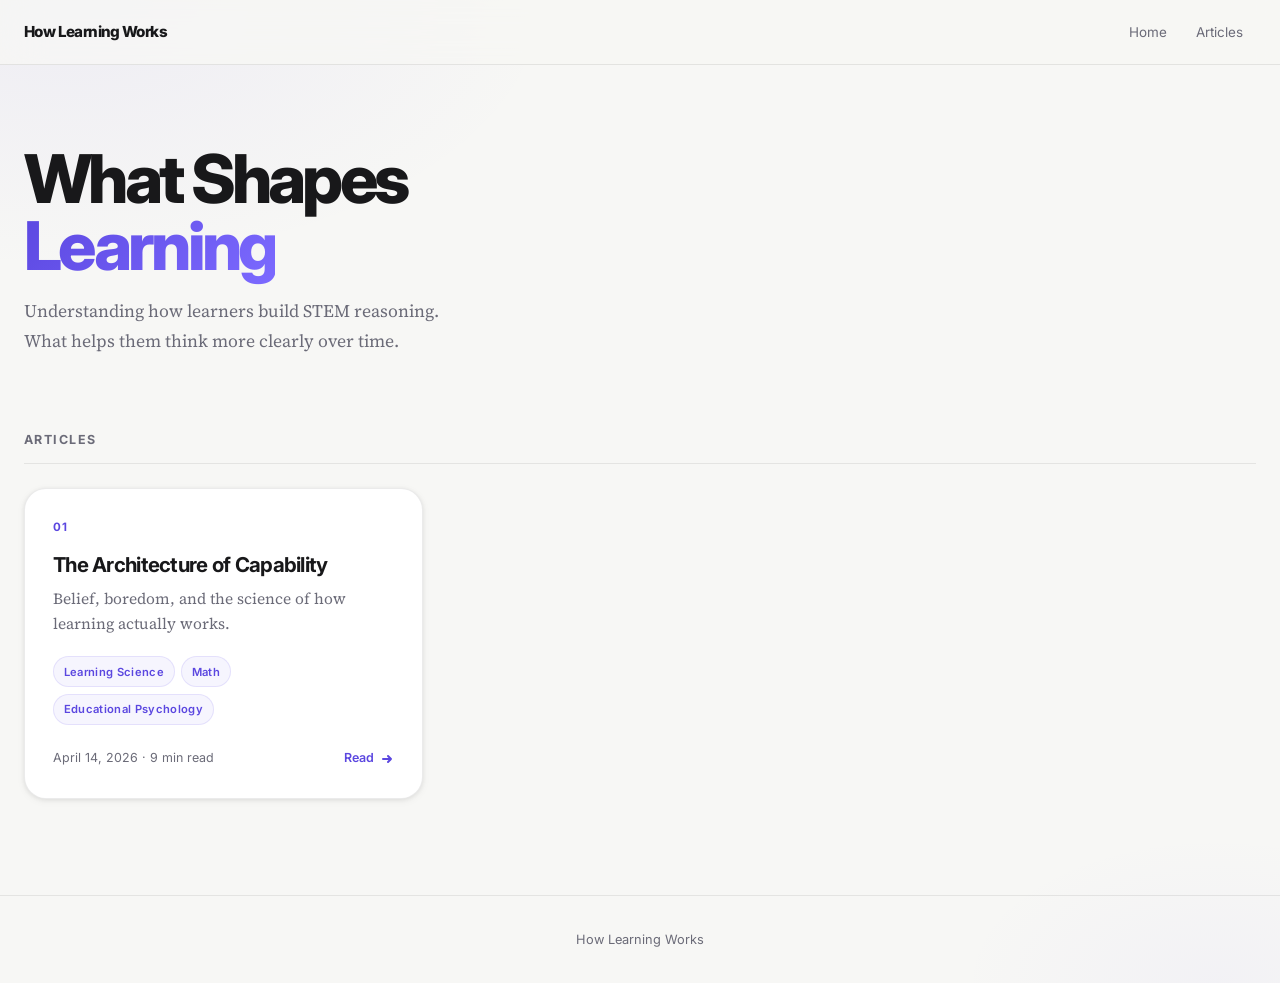
==== index.html @ a08d4862 "typos" ====
<!DOCTYPE html>
<html lang="en">

<head>
  <meta charset="UTF-8" />
  <meta name="viewport" content="width=device-width, initial-scale=1.0" />
  <title>How Learning Works</title>
  <meta name="description" <link rel="preconnect" href="https://fonts.googleapis.com" />
  <link rel="preconnect" href="https://fonts.gstatic.com" crossorigin />
  <link
    href="https://fonts.googleapis.com/css2?family=Inter:wght@400;500;600;700;800&family=Source+Serif+4:ital,wght@0,400;0,500;0,600;1,400;1,500&display=swap"
    rel="stylesheet" />
  <link rel="stylesheet" href="styles.css" />
</head>

<body>
  <div id="progress-bar"></div>

  <header class="site-header">
    <div class="site-header__inner">
      <a class="brand" href="index.html">How Learning Works</a>
      <nav class="top-nav" id="top-nav">
        <a href="index.html">Home</a>
        <a href="#articles">Articles</a>
      </nav>
    </div>
  </header>

  <main class="page-shell">
    <section class="index-hero reveal">
      <h1>What Shapes<br><em>Learning</em></h1>
      <p>
        Understanding how learners build STEM reasoning.
      </p>
      <p>
        What helps them think more clearly over time.
      </p>
    </section>

    <section class="articles-section" id="articles">
      <p class="articles-label">Articles</p>
      <div class="articles-grid reveal-stagger" id="articles-grid">
        <!-- Injected by main.js from manifest.json -->
        <div class="loading-state">
          <div class="spinner"></div>
          <span>Loading articles…</span>
        </div>
      </div>
    </section>
  </main>

  <footer class="site-footer">
    <span>How Learning Works</span>
  </footer>

  <script src="main.js"></script>
</body>

</html>
---- styles.css ----
/* ─────────────────────────────────────────────────────────────
   DESIGN TOKENS — Light Mode
───────────────────────────────────────────────────────────── */
:root {
  --bg:             #f7f7f5;
  --bg-raised:      #ffffff;
  --bg-card:        #ffffff;
  --bg-card-hover:  #fafaf9;

  --text:           #18181a;
  --text-muted:     #6b6b78;
  --text-subtle:    #8e8e9a;

  --accent:         #5b47e0;       /* indigo-violet */
  --accent-b:       #7c6aff;       /* lighter violet */
  --accent-glow:    rgba(91, 71, 224, 0.18);
  --accent-soft:    rgba(91, 71, 224, 0.09);
  --accent-softer:  rgba(91, 71, 224, 0.05);

  --key-color:      #c47b00;       /* warm amber */
  --key-soft:       rgba(196, 123, 0, 0.07);
  --key-border:     rgba(196, 123, 0, 0.20);

  --quote-color:    #5b47e0;
  --quote-soft:     rgba(91, 71, 224, 0.06);
  --quote-border:   rgba(91, 71, 224, 0.16);

  --border:         rgba(0,0,0,0.08);
  --border-strong:  rgba(0,0,0,0.14);
  --surface:        rgba(0,0,0,0.04);
  --surface-strong: rgba(0,0,0,0.06);

  --shadow-sm:   0 1px 4px  rgba(0,0,0,0.07), 0 2px 8px rgba(0,0,0,0.05);
  --shadow-md:   0 4px 16px rgba(0,0,0,0.08), 0 8px 24px rgba(0,0,0,0.06);
  --shadow-lg:   0 12px 40px rgba(0,0,0,0.10), 0 2px 8px rgba(0,0,0,0.06);

  --radius-sm:  10px;
  --radius-md:  16px;
  --radius-lg:  22px;
  --radius-xl:  30px;

  --font-sans:  "Inter", system-ui, sans-serif;
  --font-serif: "Source Serif 4", Georgia, serif;

  --content-w: 720px;
  --side-w:    300px;

  --ease-out:    cubic-bezier(0.22, 1, 0.36, 1);
  --ease-spring: cubic-bezier(0.34, 1.56, 0.64, 1);
}

/* ─────────────────────────────────────────────────────────────
   RESET + BASE
───────────────────────────────────────────────────────────── */
*, *::before, *::after { box-sizing: border-box; margin: 0; padding: 0; }

html { scroll-behavior: smooth; }

body {
  background: var(--bg);
  color: var(--text);
  font-family: var(--font-serif);
  line-height: 1.8;
  -webkit-font-smoothing: antialiased;
  text-rendering: optimizeLegibility;
  min-height: 100vh;
  background-image:
    radial-gradient(ellipse 70% 50% at 5% 0%, rgba(91,71,224,0.06) 0%, transparent 55%),
    radial-gradient(ellipse 40% 30% at 95% 100%, rgba(124,106,255,0.04) 0%, transparent 50%);
}

::selection { background: rgba(91,71,224,0.15); color: var(--text); }

a { color: inherit; text-decoration: none; }

/* ─────────────────────────────────────────────────────────────
   READING PROGRESS BAR
───────────────────────────────────────────────────────────── */
#progress-bar {
  position: fixed;
  top: 0; left: 0;
  height: 2px;
  width: 0%;
  background: linear-gradient(90deg, var(--accent), var(--accent-b), #a855f7);
  z-index: 9999;
  transition: width 80ms linear;
  box-shadow: 0 0 10px var(--accent-glow);
}

/* ─────────────────────────────────────────────────────────────
   SITE HEADER
───────────────────────────────────────────────────────────── */
.site-header {
  position: sticky;
  top: 0;
  z-index: 900;
  backdrop-filter: blur(20px) saturate(1.8);
  -webkit-backdrop-filter: blur(20px) saturate(1.8);
  background: rgba(247,247,245,0.82);
  border-bottom: 1px solid var(--border);
}

.site-header__inner {
  max-width: 1280px;
  margin: 0 auto;
  padding: 0.85rem 1.5rem;
  display: flex;
  align-items: center;
  justify-content: space-between;
}

.brand {
  font-family: var(--font-sans);
  font-weight: 800;
  font-size: 0.95rem;
  letter-spacing: -0.04em;
  color: var(--text);
  transition: color 200ms;
}

.brand:hover { color: var(--accent); }

.top-nav {
  display: flex;
  align-items: center;
  gap: 0.2rem;
}

.top-nav a {
  font-family: var(--font-sans);
  font-size: 0.84rem;
  color: var(--text-muted);
  padding: 0.4rem 0.8rem;
  border-radius: 999px;
  transition: color 200ms, background 200ms;
}

.top-nav a:hover {
  color: var(--text);
  background: var(--surface);
}

/* ─────────────────────────────────────────────────────────────
   PAGE SHELL
───────────────────────────────────────────────────────────── */
.page-shell {
  max-width: 1280px;
  margin: 0 auto;
  padding: 0 1.5rem 6rem;
}

/* ─────────────────────────────────────────────────────────────
   INDEX HERO
───────────────────────────────────────────────────────────── */
.index-hero {
  padding: 5rem 0 3.5rem;
  max-width: 640px;
}

.eyebrow {
  display: inline-flex;
  align-items: center;
  gap: 0.45rem;
  font-family: var(--font-sans);
  font-size: 0.72rem;
  font-weight: 700;
  letter-spacing: 0.14em;
  text-transform: uppercase;
  color: var(--accent);
  margin-bottom: 1.1rem;
}

.eyebrow::before {
  content: "";
  display: block;
  width: 18px;
  height: 2px;
  background: var(--accent);
  border-radius: 2px;
}

.index-hero h1 {
  font-family: var(--font-sans);
  font-size: clamp(2.6rem, 6vw, 4.2rem);
  font-weight: 800;
  line-height: 1;
  letter-spacing: -0.055em;
  color: var(--text);
  margin-bottom: 1.1rem;
}

.index-hero h1 em {
  font-style: normal;
  background: linear-gradient(135deg, var(--accent), var(--accent-b));
  -webkit-background-clip: text;
  background-clip: text;
  -webkit-text-fill-color: transparent;
}

.index-hero p {
  font-size: 1.1rem;
  color: var(--text-muted);
  max-width: 500px;
  line-height: 1.7;
}

/* ─────────────────────────────────────────────────────────────
   ARTICLE CARD GRID
───────────────────────────────────────────────────────────── */
.articles-section { margin-top: 1rem; }

.articles-label {
  font-family: var(--font-sans);
  font-size: 0.78rem;
  font-weight: 700;
  letter-spacing: 0.12em;
  text-transform: uppercase;
  color: var(--text-muted);
  margin-bottom: 1.5rem;
  padding-bottom: 0.75rem;
  border-bottom: 1px solid var(--border);
}

.articles-grid {
  display: grid;
  grid-template-columns: repeat(auto-fill, minmax(320px, 1fr));
  gap: 1.1rem;
}

.article-card {
  background: var(--bg-card);
  border: 1px solid var(--border);
  border-radius: var(--radius-lg);
  padding: 1.75rem;
  cursor: pointer;
  transition: background 250ms var(--ease-out),
              border-color 250ms var(--ease-out),
              transform 300ms var(--ease-spring),
              box-shadow 300ms var(--ease-out);
  text-decoration: none;
  display: block;
  position: relative;
  overflow: hidden;
  box-shadow: var(--shadow-sm);
}

.article-card::before {
  content: "";
  position: absolute;
  inset: 0;
  background: radial-gradient(circle at var(--mx,50%) var(--my,50%), var(--accent-soft), transparent 65%);
  opacity: 0;
  transition: opacity 400ms ease;
  pointer-events: none;
}

.article-card:hover {
  background: var(--bg-card-hover);
  border-color: var(--border-strong);
  transform: translateY(-4px);
  box-shadow: var(--shadow-lg);
}

.article-card:hover::before { opacity: 1; }

.card-num {
  font-family: var(--font-sans);
  font-size: 0.72rem;
  font-weight: 700;
  letter-spacing: 0.1em;
  text-transform: uppercase;
  color: var(--accent);
  margin-bottom: 0.9rem;
}

.card-title {
  font-family: var(--font-sans);
  font-size: 1.28rem;
  font-weight: 700;
  letter-spacing: -0.035em;
  line-height: 1.2;
  color: var(--text);
  margin-bottom: 0.6rem;
}

.card-subtitle {
  font-size: 0.97rem;
  color: var(--text-muted);
  line-height: 1.6;
  margin-bottom: 1.25rem;
}

.card-tags {
  display: flex;
  flex-wrap: wrap;
  gap: 0.4rem;
  margin-bottom: 1.4rem;
}

.card-tag {
  font-family: var(--font-sans);
  font-size: 0.7rem;
  font-weight: 600;
  letter-spacing: 0.03em;
  padding: 0.28rem 0.6rem;
  border-radius: 999px;
  background: var(--accent-softer);
  border: 1px solid rgba(91,71,224,0.12);
  color: var(--accent);
}

.card-footer {
  display: flex;
  align-items: center;
  justify-content: space-between;
  font-family: var(--font-sans);
  font-size: 0.78rem;
  color: var(--text-muted);
}

.card-read-link {
  display: inline-flex;
  align-items: center;
  gap: 0.35rem;
  color: var(--accent);
  font-weight: 600;
  transition: gap 200ms var(--ease-spring);
}

.article-card:hover .card-read-link { gap: 0.55rem; }

.card-read-link svg { transition: transform 200ms var(--ease-spring); }
.article-card:hover .card-read-link svg { transform: translateX(3px); }

/* ─────────────────────────────────────────────────────────────
   POST HERO
───────────────────────────────────────────────────────────── */
.post-hero {
  padding: 4rem 0 2.5rem;
  max-width: 800px;
}

.post-hero .eyebrow { margin-bottom: 1.4rem; }

.post-hero h1 {
  font-family: var(--font-sans);
  font-size: clamp(2rem, 5.5vw, 3.6rem);
  font-weight: 800;
  line-height: 1.05;
  letter-spacing: -0.05em;
  margin-bottom: 1rem;
}

.post-subtitle {
  font-size: 1.15rem;
  color: var(--text-muted);
  max-width: 560px;
  line-height: 1.68;
  margin-bottom: 1.8rem;
}

.post-meta {
  display: flex;
  flex-wrap: wrap;
  align-items: center;
  gap: 1rem;
  font-family: var(--font-sans);
  font-size: 0.82rem;
  color: var(--text-muted);
}

.post-meta-sep { opacity: 0.35; }

.tag-pill {
  font-family: var(--font-sans);
  font-size: 0.7rem;
  font-weight: 600;
  padding: 0.28rem 0.65rem;
  border-radius: 999px;
  background: var(--accent-softer);
  border: 1px solid rgba(91,71,224,0.12);
  color: var(--accent);
}

/* ─────────────────────────────────────────────────────────────
   POST LAYOUT
───────────────────────────────────────────────────────────── */
.post-layout {
  display: grid;
  grid-template-columns: minmax(0, var(--content-w)) minmax(240px, var(--side-w));
  gap: 2.5rem;
  align-items: start;
}

/* ─────────────────────────────────────────────────────────────
   SIDEBAR
───────────────────────────────────────────────────────────── */
.sidebar {
  position: sticky;
  top: 76px;
  display: grid;
  gap: 1rem;
}

.sidebar-panel {
  background: var(--bg-card);
  border: 1px solid var(--border);
  border-radius: var(--radius-lg);
  padding: 1.2rem;
  box-shadow: var(--shadow-sm);
  overflow: hidden;
}

.panel-label {
  font-family: var(--font-sans);
  font-size: 0.7rem;
  font-weight: 700;
  letter-spacing: 0.12em;
  text-transform: uppercase;
  color: var(--text-muted);
  margin-bottom: 0.85rem;
}

/* TOC */
.toc { display: grid; gap: 0.08rem; }

.toc a {
  font-family: var(--font-sans);
  font-size: 0.82rem;
  color: var(--text-muted);
  padding: 0.45rem 0.7rem;
  border-radius: var(--radius-sm);
  line-height: 1.4;
  transition: color 180ms, background 180ms;
  display: block;
}

.toc a:hover { color: var(--text); background: var(--surface); }

.toc a.active {
  color: var(--accent);
  background: var(--accent-softer);
  font-weight: 600;
}

/* ─────────────────────────────────────────────────────────────
   HIGHLIGHTS PANEL
───────────────────────────────────────────────────────────── */
.highlights-list { display: grid; gap: 0.65rem; }

.hl-card {
  position: relative;
  padding: 0.8rem 0.85rem 0.8rem 1.1rem;
  border-radius: var(--radius-md);
  overflow: hidden;
  cursor: default;
  transition: transform 250ms var(--ease-spring), box-shadow 250ms var(--ease-out);
}

.hl-card--key {
  background: var(--key-soft);
  border: 1px solid var(--key-border);
}

.hl-card--quote {
  background: var(--quote-soft);
  border: 1px solid var(--quote-border);
}

.hl-card::before {
  content: "";
  position: absolute;
  inset: 0 auto 0 0;
  width: 3px;
  border-radius: 2px;
}

.hl-card--key::before   { background: var(--key-color); }
.hl-card--quote::before { background: linear-gradient(180deg, var(--accent), var(--accent-b)); }

.hl-card:hover { transform: translateY(-2px); box-shadow: var(--shadow-sm); }

.hl-icon {
  font-size: 0.72rem;
  font-family: var(--font-sans);
  font-weight: 700;
  letter-spacing: 0.05em;
  text-transform: uppercase;
  display: block;
  margin-bottom: 0.3rem;
  opacity: 0.6;
}

.hl-card--key   .hl-icon { color: var(--key-color); }
.hl-card--quote .hl-icon { color: var(--accent); }

.hl-text {
  font-size: 0.83rem;
  line-height: 1.55;
  color: var(--text);
}

/* ─────────────────────────────────────────────────────────────
   ARTICLE BODY
───────────────────────────────────────────────────────────── */
.article-body {
  background: var(--bg-card);
  border: 1px solid var(--border);
  border-radius: var(--radius-xl);
  padding: clamp(1.5rem, 3vw, 2.75rem);
  min-width: 0;
  box-shadow: var(--shadow-sm);
}

.article-body h2 {
  font-family: var(--font-sans);
  font-size: clamp(1.4rem, 3.5vw, 2rem);
  font-weight: 700;
  letter-spacing: -0.04em;
  line-height: 1.18;
  color: var(--text);
  margin: 2.75rem 0 0.9rem;
  padding-top: 2rem;
  border-top: 1px solid var(--border);
}

.article-body h2:first-child { margin-top: 0; padding-top: 0; border-top: none; }

.article-body h3 {
  font-family: var(--font-sans);
  font-size: 1.05rem;
  font-weight: 700;
  letter-spacing: -0.025em;
  color: var(--text);
  margin: 2rem 0 0.6rem;
}

.article-body h4 {
  font-family: var(--font-sans);
  font-size: 0.93rem;
  font-weight: 700;
  letter-spacing: -0.01em;
  color: var(--text-muted);
  margin: 1.5rem 0 0.5rem;
}

.article-body p {
  font-size: 1.08rem;
  line-height: 1.84;
  color: #25252b;
  margin-bottom: 1.2rem;
}

.article-body strong { font-weight: 700; color: var(--text); }
.article-body em     { font-style: italic; color: var(--text); }

.article-body ul,
.article-body ol {
  padding-left: 1.4rem;
  margin-bottom: 1.25rem;
  display: grid;
  gap: 0.4rem;
}

.article-body li { font-size: 1.06rem; line-height: 1.75; }

.article-body hr {
  border: none;
  border-top: 1px solid var(--border);
  margin: 2.5rem 0;
}

/* ─────────────────────────────────────────────────────────────
   CALLOUTS
───────────────────────────────────────────────────────────── */
.callout-key {
  position: relative;
  margin: 1.75rem 0;
  padding: 1rem 1.1rem 1rem 1.4rem;
  background: var(--key-soft);
  border: 1px solid var(--key-border);
  border-radius: var(--radius-md);
  overflow: hidden;
  font-size: 1.06rem;
  font-weight: 600;
  line-height: 1.65;
  color: var(--text);
}

.callout-key::before {
  content: "";
  position: absolute;
  inset: 0 auto 0 0;
  width: 4px;
  background: var(--key-color);
  border-radius: 2px;
}

.callout-quote {
  position: relative;
  margin: 1.75rem 0;
  padding: 1.1rem 1.15rem 1.1rem 1.5rem;
  background: var(--quote-soft);
  border: 1px solid var(--quote-border);
  border-radius: var(--radius-md);
  overflow: hidden;
  font-size: 1.1rem;
  font-style: italic;
  line-height: 1.72;
  color: var(--text);
}

.callout-quote::before {
  content: "";
  position: absolute;
  inset: 0 auto 0 0;
  width: 4px;
  background: linear-gradient(180deg, var(--accent), var(--accent-b));
  border-radius: 2px;
}

.callout-icon {
  display: inline-block;
  margin-right: 0.35rem;
  font-style: normal;
  font-size: 0.88em;
  opacity: 0.55;
}

/* ─────────────────────────────────────────────────────────────
   REVEAL ANIMATIONS
───────────────────────────────────────────────────────────── */
.reveal {
  opacity: 0;
  transform: translateY(20px);
  transition: opacity 650ms var(--ease-out), transform 650ms var(--ease-out);
}

.reveal.visible {
  opacity: 1;
  transform: translateY(0);
}

.reveal-stagger > * {
  opacity: 0;
  transform: translateY(14px);
  transition: opacity 550ms var(--ease-out), transform 550ms var(--ease-out);
}

.reveal-stagger.visible > *:nth-child(1) { opacity:1; transform:translateY(0); transition-delay:0ms; }
.reveal-stagger.visible > *:nth-child(2) { opacity:1; transform:translateY(0); transition-delay:80ms; }
.reveal-stagger.visible > *:nth-child(3) { opacity:1; transform:translateY(0); transition-delay:160ms; }
.reveal-stagger.visible > *:nth-child(4) { opacity:1; transform:translateY(0); transition-delay:240ms; }
.reveal-stagger.visible > *:nth-child(5) { opacity:1; transform:translateY(0); transition-delay:320ms; }

/* ─────────────────────────────────────────────────────────────
   BACK LINK
───────────────────────────────────────────────────────────── */
.back-link {
  display: inline-flex;
  align-items: center;
  gap: 0.4rem;
  font-family: var(--font-sans);
  font-size: 0.82rem;
  font-weight: 600;
  color: var(--text-muted);
  margin-top: 1.5rem;
  padding: 0.45rem 0.75rem;
  border-radius: 999px;
  transition: color 200ms, background 200ms;
}

.back-link:hover { color: var(--text); background: var(--surface); }

/* ─────────────────────────────────────────────────────────────
   FOOTER
───────────────────────────────────────────────────────────── */
.site-footer {
  border-top: 1px solid var(--border);
  padding: 2rem 1.5rem;
  text-align: center;
  font-family: var(--font-sans);
  font-size: 0.8rem;
  color: var(--text-muted);
}

/* ─────────────────────────────────────────────────────────────
   LOADING SPINNER
───────────────────────────────────────────────────────────── */
.loading-state {
  display: flex;
  flex-direction: column;
  align-items: center;
  justify-content: center;
  gap: 1rem;
  padding: 4rem;
  color: var(--text-muted);
  font-family: var(--font-sans);
  font-size: 0.9rem;
}

.spinner {
  width: 26px;
  height: 26px;
  border: 2px solid var(--border-strong);
  border-top-color: var(--accent);
  border-radius: 50%;
  animation: spin 700ms linear infinite;
}

@keyframes spin { to { transform: rotate(360deg); } }

/* ─────────────────────────────────────────────────────────────
   RESPONSIVE
───────────────────────────────────────────────────────────── */
@media (max-width: 1100px) {
  .post-layout { grid-template-columns: 1fr; }
  .sidebar {
    position: static;
    grid-template-columns: 1fr 1fr;
  }
}

@media (max-width: 720px) {
  .page-shell        { padding-inline: 1rem; }
  .site-header__inner { padding-inline: 1rem; }
  .top-nav           { display: none; }
  .index-hero        { padding-top: 3rem; }
  .post-hero         { padding-top: 2.5rem; }
  .articles-grid     { grid-template-columns: 1fr; }
  .article-body p    { font-size: 1.03rem; }
  .sidebar           { grid-template-columns: 1fr; }
}

@media (max-width: 480px) {
  .article-body { border-radius: var(--radius-lg); padding: 1.25rem; }
}
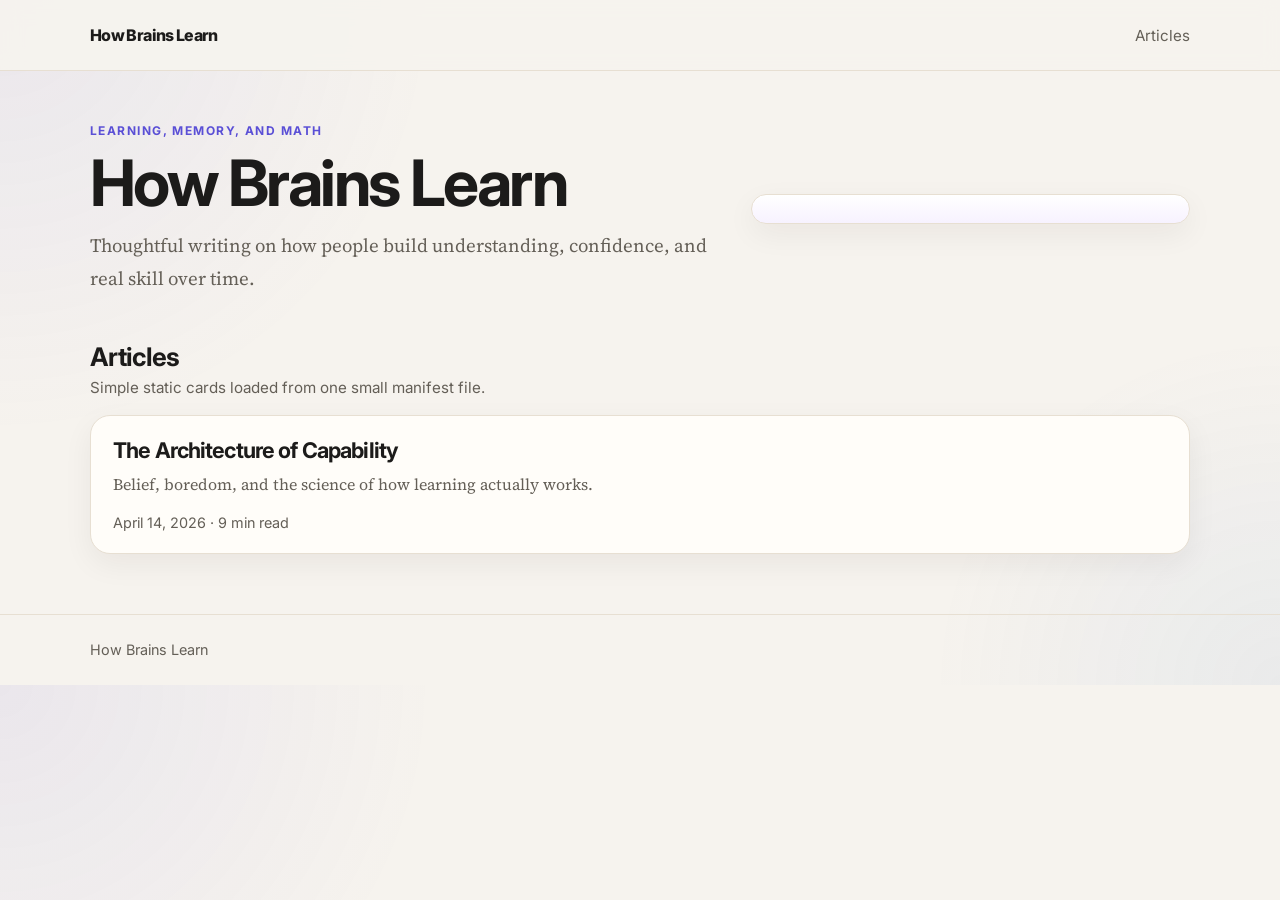
==== commit b0e15dd2: "new agent yo" ====
--- a/index.html
+++ b/index.html
@@ -1,59 +1,58 @@
 <!DOCTYPE html>
 <html lang="en">
-
 <head>
-  <meta charset="UTF-8" />
-  <meta name="viewport" content="width=device-width, initial-scale=1.0" />
-  <title>How Learning Works</title>
-  <meta name="description" <link rel="preconnect" href="https://fonts.googleapis.com" />
-  <link rel="preconnect" href="https://fonts.gstatic.com" crossorigin />
-  <link
-    href="https://fonts.googleapis.com/css2?family=Inter:wght@400;500;600;700;800&family=Source+Serif+4:ital,wght@0,400;0,500;0,600;1,400;1,500&display=swap"
-    rel="stylesheet" />
-  <link rel="stylesheet" href="styles.css" />
+  <meta charset="UTF-8">
+  <meta name="viewport" content="width=device-width, initial-scale=1.0">
+  <title>How Brains Learn</title>
+  <meta name="description" content="Clear writing on learning, math, and how understanding grows.">
+  <link rel="preconnect" href="https://fonts.googleapis.com">
+  <link rel="preconnect" href="https://fonts.gstatic.com" crossorigin>
+  <link href="https://fonts.googleapis.com/css2?family=Inter:wght@400;500;600;700;800&family=Source+Serif+4:wght@400;600&display=swap" rel="stylesheet">
+  <link rel="apple-touch-icon" sizes="180x180" href="favicon/apple-touch-icon.png">
+  <link rel="icon" type="image/png" sizes="32x32" href="favicon/favicon-32x32.png">
+  <link rel="icon" type="image/png" sizes="16x16" href="favicon/favicon-16x16.png">
+  <link rel="manifest" href="favicon/site.webmanifest">
+  <link rel="stylesheet" href="styles.css">
 </head>
-
 <body>
-  <div id="progress-bar"></div>
-
   <header class="site-header">
-    <div class="site-header__inner">
-      <a class="brand" href="index.html">How Learning Works</a>
-      <nav class="top-nav" id="top-nav">
-        <a href="index.html">Home</a>
+    <div class="container header-row">
+      <a class="brand" href="index.html">How Brains Learn</a>
+      <nav class="top-nav">
         <a href="#articles">Articles</a>
       </nav>
     </div>
   </header>
 
-  <main class="page-shell">
-    <section class="index-hero reveal">
-      <h1>What Shapes<br><em>Learning</em></h1>
-      <p>
-        Understanding how learners build STEM reasoning.
-      </p>
-      <p>
-        What helps them think more clearly over time.
-      </p>
+  <main class="container">
+    <section class="hero">
+      <div class="hero-copy">
+        <p class="eyebrow">Learning, memory, and math</p>
+        <h1>How Brains Learn</h1>
+        <p class="hero-text">Thoughtful writing on how people build understanding, confidence, and real skill over time.</p>
+      </div>
+      <div class="hero-art" aria-hidden="true">
+        <img src="assets/brain-stars-bg.png" alt="">
+      </div>
     </section>
 
-    <section class="articles-section" id="articles">
-      <p class="articles-label">Articles</p>
-      <div class="articles-grid reveal-stagger" id="articles-grid">
-        <!-- Injected by main.js from manifest.json -->
-        <div class="loading-state">
-          <div class="spinner"></div>
-          <span>Loading articles…</span>
-        </div>
+    <section id="articles" class="section-block">
+      <div class="section-head">
+        <h2>Articles</h2>
+        <p>Simple static cards loaded from one small manifest file.</p>
+      </div>
+      <div id="articles-grid" class="articles-grid">
+        <div class="loading-card">Loading…</div>
       </div>
     </section>
   </main>
 
   <footer class="site-footer">
-    <span>How Learning Works</span>
+    <div class="container footer-row">
+      <span>How Brains Learn</span>
+    </div>
   </footer>
 
   <script src="main.js"></script>
 </body>
-
 </html>
--- a/styles.css
+++ b/styles.css
@@ -1,737 +1,279 @@
-/* ─────────────────────────────────────────────────────────────
-   DESIGN TOKENS — Light Mode
-───────────────────────────────────────────────────────────── */
 :root {
-  --bg:             #f7f7f5;
-  --bg-raised:      #ffffff;
-  --bg-card:        #ffffff;
-  --bg-card-hover:  #fafaf9;
-
-  --text:           #18181a;
-  --text-muted:     #6b6b78;
-  --text-subtle:    #8e8e9a;
-
-  --accent:         #5b47e0;       /* indigo-violet */
-  --accent-b:       #7c6aff;       /* lighter violet */
-  --accent-glow:    rgba(91, 71, 224, 0.18);
-  --accent-soft:    rgba(91, 71, 224, 0.09);
-  --accent-softer:  rgba(91, 71, 224, 0.05);
-
-  --key-color:      #c47b00;       /* warm amber */
-  --key-soft:       rgba(196, 123, 0, 0.07);
-  --key-border:     rgba(196, 123, 0, 0.20);
-
-  --quote-color:    #5b47e0;
-  --quote-soft:     rgba(91, 71, 224, 0.06);
-  --quote-border:   rgba(91, 71, 224, 0.16);
-
-  --border:         rgba(0,0,0,0.08);
-  --border-strong:  rgba(0,0,0,0.14);
-  --surface:        rgba(0,0,0,0.04);
-  --surface-strong: rgba(0,0,0,0.06);
-
-  --shadow-sm:   0 1px 4px  rgba(0,0,0,0.07), 0 2px 8px rgba(0,0,0,0.05);
-  --shadow-md:   0 4px 16px rgba(0,0,0,0.08), 0 8px 24px rgba(0,0,0,0.06);
-  --shadow-lg:   0 12px 40px rgba(0,0,0,0.10), 0 2px 8px rgba(0,0,0,0.06);
-
-  --radius-sm:  10px;
-  --radius-md:  16px;
-  --radius-lg:  22px;
-  --radius-xl:  30px;
-
-  --font-sans:  "Inter", system-ui, sans-serif;
-  --font-serif: "Source Serif 4", Georgia, serif;
-
-  --content-w: 720px;
-  --side-w:    300px;
-
-  --ease-out:    cubic-bezier(0.22, 1, 0.36, 1);
-  --ease-spring: cubic-bezier(0.34, 1.56, 0.64, 1);
-}
-
-/* ─────────────────────────────────────────────────────────────
-   RESET + BASE
-───────────────────────────────────────────────────────────── */
-*, *::before, *::after { box-sizing: border-box; margin: 0; padding: 0; }
-
+  --bg: #f6f3ee;
+  --panel: #fffdf9;
+  --panel-2: #ffffff;
+  --text: #1c1b1a;
+  --muted: #645f57;
+  --line: #e7dfd2;
+  --accent: #5a4fd6;
+  --accent-soft: #eeebff;
+  --shadow: 0 10px 30px rgba(35, 24, 21, 0.06);
+  --radius: 20px;
+}
+
+* { box-sizing: border-box; }
 html { scroll-behavior: smooth; }
-
 body {
-  background: var(--bg);
+  margin: 0;
+  font-family: "Source Serif 4", Georgia, serif;
   color: var(--text);
-  font-family: var(--font-serif);
-  line-height: 1.8;
-  -webkit-font-smoothing: antialiased;
-  text-rendering: optimizeLegibility;
-  min-height: 100vh;
-  background-image:
-    radial-gradient(ellipse 70% 50% at 5% 0%, rgba(91,71,224,0.06) 0%, transparent 55%),
-    radial-gradient(ellipse 40% 30% at 95% 100%, rgba(124,106,255,0.04) 0%, transparent 50%);
-}
-
-::selection { background: rgba(91,71,224,0.15); color: var(--text); }
+  background:
+    radial-gradient(circle at top left, rgba(90,79,214,0.08), transparent 30%),
+    radial-gradient(circle at bottom right, rgba(62,114,191,0.07), transparent 24%),
+    var(--bg);
+}
 
 a { color: inherit; text-decoration: none; }
-
-/* ─────────────────────────────────────────────────────────────
-   READING PROGRESS BAR
-───────────────────────────────────────────────────────────── */
-#progress-bar {
-  position: fixed;
-  top: 0; left: 0;
-  height: 2px;
-  width: 0%;
-  background: linear-gradient(90deg, var(--accent), var(--accent-b), #a855f7);
-  z-index: 9999;
-  transition: width 80ms linear;
-  box-shadow: 0 0 10px var(--accent-glow);
-}
-
-/* ─────────────────────────────────────────────────────────────
-   SITE HEADER
-───────────────────────────────────────────────────────────── */
+img { display: block; max-width: 100%; }
+
+.container {
+  width: min(1100px, calc(100% - 32px));
+  margin: 0 auto;
+}
+
 .site-header {
   position: sticky;
   top: 0;
-  z-index: 900;
-  backdrop-filter: blur(20px) saturate(1.8);
-  -webkit-backdrop-filter: blur(20px) saturate(1.8);
-  background: rgba(247,247,245,0.82);
-  border-bottom: 1px solid var(--border);
-}
-
-.site-header__inner {
-  max-width: 1280px;
-  margin: 0 auto;
-  padding: 0.85rem 1.5rem;
+  z-index: 20;
+  background: rgba(246, 243, 238, 0.92);
+  backdrop-filter: blur(10px);
+  border-bottom: 1px solid var(--line);
+}
+
+.header-row,
+.footer-row {
   display: flex;
   align-items: center;
   justify-content: space-between;
+  min-height: 70px;
+}
+
+.brand,
+.top-nav a,
+.eyebrow,
+.section-head p,
+.card-meta,
+.post-meta,
+.back-link,
+.loading-card,
+.site-footer {
+  font-family: Inter, system-ui, sans-serif;
 }
 
 .brand {
-  font-family: var(--font-sans);
+  font-size: 1rem;
   font-weight: 800;
+  letter-spacing: -0.04em;
+}
+
+.top-nav a,
+.back-link {
+  color: var(--muted);
   font-size: 0.95rem;
+}
+
+.hero,
+.post-top {
+  display: grid;
+  grid-template-columns: 1.3fr 0.9fr;
+  gap: 28px;
+  align-items: center;
+  padding: 52px 0 24px;
+}
+
+.hero-copy,
+.post-top > div:first-child {
+  min-width: 0;
+}
+
+.eyebrow {
+  text-transform: uppercase;
+  letter-spacing: 0.12em;
+  font-size: 0.75rem;
+  font-weight: 700;
+  color: var(--accent);
+  margin: 0 0 14px;
+}
+
+h1, h2, h3 {
+  font-family: Inter, system-ui, sans-serif;
   letter-spacing: -0.04em;
-  color: var(--text);
-  transition: color 200ms;
-}
-
-.brand:hover { color: var(--accent); }
-
-.top-nav {
-  display: flex;
-  align-items: center;
-  gap: 0.2rem;
-}
-
-.top-nav a {
-  font-family: var(--font-sans);
-  font-size: 0.84rem;
-  color: var(--text-muted);
-  padding: 0.4rem 0.8rem;
-  border-radius: 999px;
-  transition: color 200ms, background 200ms;
-}
-
-.top-nav a:hover {
-  color: var(--text);
-  background: var(--surface);
-}
-
-/* ─────────────────────────────────────────────────────────────
-   PAGE SHELL
-───────────────────────────────────────────────────────────── */
-.page-shell {
-  max-width: 1280px;
-  margin: 0 auto;
-  padding: 0 1.5rem 6rem;
-}
-
-/* ─────────────────────────────────────────────────────────────
-   INDEX HERO
-───────────────────────────────────────────────────────────── */
-.index-hero {
-  padding: 5rem 0 3.5rem;
-  max-width: 640px;
-}
-
-.eyebrow {
-  display: inline-flex;
-  align-items: center;
-  gap: 0.45rem;
-  font-family: var(--font-sans);
-  font-size: 0.72rem;
-  font-weight: 700;
-  letter-spacing: 0.14em;
-  text-transform: uppercase;
-  color: var(--accent);
-  margin-bottom: 1.1rem;
-}
-
-.eyebrow::before {
-  content: "";
-  display: block;
-  width: 18px;
-  height: 2px;
-  background: var(--accent);
-  border-radius: 2px;
-}
-
-.index-hero h1 {
-  font-family: var(--font-sans);
-  font-size: clamp(2.6rem, 6vw, 4.2rem);
-  font-weight: 800;
-  line-height: 1;
-  letter-spacing: -0.055em;
-  color: var(--text);
-  margin-bottom: 1.1rem;
-}
-
-.index-hero h1 em {
-  font-style: normal;
-  background: linear-gradient(135deg, var(--accent), var(--accent-b));
-  -webkit-background-clip: text;
-  background-clip: text;
-  -webkit-text-fill-color: transparent;
-}
-
-.index-hero p {
-  font-size: 1.1rem;
-  color: var(--text-muted);
-  max-width: 500px;
-  line-height: 1.7;
-}
-
-/* ─────────────────────────────────────────────────────────────
-   ARTICLE CARD GRID
-───────────────────────────────────────────────────────────── */
-.articles-section { margin-top: 1rem; }
-
-.articles-label {
-  font-family: var(--font-sans);
-  font-size: 0.78rem;
-  font-weight: 700;
-  letter-spacing: 0.12em;
-  text-transform: uppercase;
-  color: var(--text-muted);
-  margin-bottom: 1.5rem;
-  padding-bottom: 0.75rem;
-  border-bottom: 1px solid var(--border);
+}
+
+.hero h1,
+.post-top h1 {
+  font-size: clamp(2.3rem, 5vw, 4rem);
+  line-height: 0.98;
+  margin: 0 0 14px;
+}
+
+.hero-text,
+.post-subtitle {
+  font-size: 1.18rem;
+  line-height: 1.75;
+  color: var(--muted);
+  margin: 0;
+}
+
+.hero-art,
+.post-art {
+  background: linear-gradient(180deg, #ffffff, #f7f2ff);
+  border: 1px solid var(--line);
+  border-radius: 28px;
+  box-shadow: var(--shadow);
+  padding: 14px;
+}
+
+.section-block {
+  padding: 22px 0 60px;
+}
+
+.section-head {
+  margin-bottom: 18px;
+}
+
+.section-head h2 {
+  margin: 0 0 6px;
+  font-size: 1.6rem;
+}
+
+.section-head p {
+  margin: 0;
+  color: var(--muted);
+  font-size: 0.95rem;
 }
 
 .articles-grid {
   display: grid;
-  grid-template-columns: repeat(auto-fill, minmax(320px, 1fr));
-  gap: 1.1rem;
-}
-
-.article-card {
-  background: var(--bg-card);
-  border: 1px solid var(--border);
-  border-radius: var(--radius-lg);
-  padding: 1.75rem;
-  cursor: pointer;
-  transition: background 250ms var(--ease-out),
-              border-color 250ms var(--ease-out),
-              transform 300ms var(--ease-spring),
-              box-shadow 300ms var(--ease-out);
-  text-decoration: none;
-  display: block;
-  position: relative;
-  overflow: hidden;
-  box-shadow: var(--shadow-sm);
-}
-
-.article-card::before {
-  content: "";
-  position: absolute;
-  inset: 0;
-  background: radial-gradient(circle at var(--mx,50%) var(--my,50%), var(--accent-soft), transparent 65%);
-  opacity: 0;
-  transition: opacity 400ms ease;
-  pointer-events: none;
-}
-
-.article-card:hover {
-  background: var(--bg-card-hover);
-  border-color: var(--border-strong);
-  transform: translateY(-4px);
-  box-shadow: var(--shadow-lg);
-}
-
-.article-card:hover::before { opacity: 1; }
-
-.card-num {
-  font-family: var(--font-sans);
-  font-size: 0.72rem;
-  font-weight: 700;
-  letter-spacing: 0.1em;
-  text-transform: uppercase;
-  color: var(--accent);
-  margin-bottom: 0.9rem;
+  grid-template-columns: repeat(auto-fit, minmax(280px, 1fr));
+  gap: 18px;
+}
+
+.card,
+.loading-card,
+.article-body {
+  background: var(--panel);
+  border: 1px solid var(--line);
+  border-radius: var(--radius);
+  box-shadow: var(--shadow);
+}
+
+.card {
+  padding: 22px;
+}
+
+.card:hover {
+  transform: translateY(-2px);
+  transition: transform 140ms ease;
 }
 
 .card-title {
-  font-family: var(--font-sans);
-  font-size: 1.28rem;
-  font-weight: 700;
-  letter-spacing: -0.035em;
-  line-height: 1.2;
-  color: var(--text);
-  margin-bottom: 0.6rem;
+  margin: 0 0 8px;
+  font-size: 1.35rem;
+  line-height: 1.15;
 }
 
 .card-subtitle {
-  font-size: 0.97rem;
-  color: var(--text-muted);
-  line-height: 1.6;
-  margin-bottom: 1.25rem;
-}
-
-.card-tags {
-  display: flex;
-  flex-wrap: wrap;
-  gap: 0.4rem;
-  margin-bottom: 1.4rem;
-}
-
-.card-tag {
-  font-family: var(--font-sans);
-  font-size: 0.7rem;
-  font-weight: 600;
-  letter-spacing: 0.03em;
-  padding: 0.28rem 0.6rem;
-  border-radius: 999px;
-  background: var(--accent-softer);
-  border: 1px solid rgba(91,71,224,0.12);
-  color: var(--accent);
-}
-
-.card-footer {
-  display: flex;
-  align-items: center;
-  justify-content: space-between;
-  font-family: var(--font-sans);
-  font-size: 0.78rem;
-  color: var(--text-muted);
-}
-
-.card-read-link {
-  display: inline-flex;
-  align-items: center;
-  gap: 0.35rem;
-  color: var(--accent);
-  font-weight: 600;
-  transition: gap 200ms var(--ease-spring);
-}
-
-.article-card:hover .card-read-link { gap: 0.55rem; }
-
-.card-read-link svg { transition: transform 200ms var(--ease-spring); }
-.article-card:hover .card-read-link svg { transform: translateX(3px); }
-
-/* ─────────────────────────────────────────────────────────────
-   POST HERO
-───────────────────────────────────────────────────────────── */
-.post-hero {
-  padding: 4rem 0 2.5rem;
-  max-width: 800px;
-}
-
-.post-hero .eyebrow { margin-bottom: 1.4rem; }
-
-.post-hero h1 {
-  font-family: var(--font-sans);
-  font-size: clamp(2rem, 5.5vw, 3.6rem);
-  font-weight: 800;
-  line-height: 1.05;
-  letter-spacing: -0.05em;
-  margin-bottom: 1rem;
-}
-
-.post-subtitle {
-  font-size: 1.15rem;
-  color: var(--text-muted);
-  max-width: 560px;
-  line-height: 1.68;
-  margin-bottom: 1.8rem;
+  margin: 0 0 16px;
+  color: var(--muted);
+  font-size: 1rem;
+  line-height: 1.7;
+}
+
+.card-meta {
+  font-size: 0.9rem;
+  color: var(--muted);
+}
+
+.loading-card {
+  padding: 24px;
+  color: var(--muted);
+}
+
+.post-shell {
+  padding: 28px 0 60px;
 }
 
 .post-meta {
-  display: flex;
-  flex-wrap: wrap;
-  align-items: center;
-  gap: 1rem;
-  font-family: var(--font-sans);
-  font-size: 0.82rem;
-  color: var(--text-muted);
-}
-
-.post-meta-sep { opacity: 0.35; }
-
-.tag-pill {
-  font-family: var(--font-sans);
-  font-size: 0.7rem;
-  font-weight: 600;
-  padding: 0.28rem 0.65rem;
-  border-radius: 999px;
-  background: var(--accent-softer);
-  border: 1px solid rgba(91,71,224,0.12);
-  color: var(--accent);
-}
-
-/* ─────────────────────────────────────────────────────────────
-   POST LAYOUT
-───────────────────────────────────────────────────────────── */
-.post-layout {
-  display: grid;
-  grid-template-columns: minmax(0, var(--content-w)) minmax(240px, var(--side-w));
-  gap: 2.5rem;
-  align-items: start;
-}
-
-/* ─────────────────────────────────────────────────────────────
-   SIDEBAR
-───────────────────────────────────────────────────────────── */
-.sidebar {
-  position: sticky;
-  top: 76px;
-  display: grid;
-  gap: 1rem;
-}
-
-.sidebar-panel {
-  background: var(--bg-card);
-  border: 1px solid var(--border);
-  border-radius: var(--radius-lg);
-  padding: 1.2rem;
-  box-shadow: var(--shadow-sm);
-  overflow: hidden;
-}
-
-.panel-label {
-  font-family: var(--font-sans);
-  font-size: 0.7rem;
-  font-weight: 700;
-  letter-spacing: 0.12em;
-  text-transform: uppercase;
-  color: var(--text-muted);
-  margin-bottom: 0.85rem;
-}
-
-/* TOC */
-.toc { display: grid; gap: 0.08rem; }
-
-.toc a {
-  font-family: var(--font-sans);
-  font-size: 0.82rem;
-  color: var(--text-muted);
-  padding: 0.45rem 0.7rem;
-  border-radius: var(--radius-sm);
-  line-height: 1.4;
-  transition: color 180ms, background 180ms;
-  display: block;
-}
-
-.toc a:hover { color: var(--text); background: var(--surface); }
-
-.toc a.active {
-  color: var(--accent);
-  background: var(--accent-softer);
-  font-weight: 600;
-}
-
-/* ─────────────────────────────────────────────────────────────
-   HIGHLIGHTS PANEL
-───────────────────────────────────────────────────────────── */
-.highlights-list { display: grid; gap: 0.65rem; }
-
-.hl-card {
-  position: relative;
-  padding: 0.8rem 0.85rem 0.8rem 1.1rem;
-  border-radius: var(--radius-md);
-  overflow: hidden;
-  cursor: default;
-  transition: transform 250ms var(--ease-spring), box-shadow 250ms var(--ease-out);
-}
-
-.hl-card--key {
-  background: var(--key-soft);
-  border: 1px solid var(--key-border);
-}
-
-.hl-card--quote {
-  background: var(--quote-soft);
-  border: 1px solid var(--quote-border);
-}
-
-.hl-card::before {
-  content: "";
-  position: absolute;
-  inset: 0 auto 0 0;
-  width: 3px;
-  border-radius: 2px;
-}
-
-.hl-card--key::before   { background: var(--key-color); }
-.hl-card--quote::before { background: linear-gradient(180deg, var(--accent), var(--accent-b)); }
-
-.hl-card:hover { transform: translateY(-2px); box-shadow: var(--shadow-sm); }
-
-.hl-icon {
-  font-size: 0.72rem;
-  font-family: var(--font-sans);
-  font-weight: 700;
-  letter-spacing: 0.05em;
-  text-transform: uppercase;
-  display: block;
-  margin-bottom: 0.3rem;
-  opacity: 0.6;
-}
-
-.hl-card--key   .hl-icon { color: var(--key-color); }
-.hl-card--quote .hl-icon { color: var(--accent); }
-
-.hl-text {
-  font-size: 0.83rem;
-  line-height: 1.55;
-  color: var(--text);
-}
-
-/* ─────────────────────────────────────────────────────────────
-   ARTICLE BODY
-───────────────────────────────────────────────────────────── */
+  color: var(--muted);
+  font-size: 0.95rem;
+  margin-top: 14px;
+}
+
 .article-body {
-  background: var(--bg-card);
-  border: 1px solid var(--border);
-  border-radius: var(--radius-xl);
-  padding: clamp(1.5rem, 3vw, 2.75rem);
-  min-width: 0;
-  box-shadow: var(--shadow-sm);
-}
-
-.article-body h2 {
-  font-family: var(--font-sans);
-  font-size: clamp(1.4rem, 3.5vw, 2rem);
-  font-weight: 700;
-  letter-spacing: -0.04em;
-  line-height: 1.18;
-  color: var(--text);
-  margin: 2.75rem 0 0.9rem;
-  padding-top: 2rem;
-  border-top: 1px solid var(--border);
-}
-
-.article-body h2:first-child { margin-top: 0; padding-top: 0; border-top: none; }
-
-.article-body h3 {
-  font-family: var(--font-sans);
-  font-size: 1.05rem;
-  font-weight: 700;
-  letter-spacing: -0.025em;
-  color: var(--text);
-  margin: 2rem 0 0.6rem;
-}
-
+  padding: clamp(22px, 4vw, 44px);
+}
+
+.article-body h1,
+.article-body h2,
+.article-body h3,
 .article-body h4 {
-  font-family: var(--font-sans);
-  font-size: 0.93rem;
-  font-weight: 700;
-  letter-spacing: -0.01em;
-  color: var(--text-muted);
-  margin: 1.5rem 0 0.5rem;
-}
-
-.article-body p {
+  margin-top: 1.9em;
+  margin-bottom: 0.6em;
+}
+
+.article-body h1 { font-size: 2rem; }
+.article-body h2 { font-size: 1.6rem; }
+.article-body h3 { font-size: 1.2rem; }
+.article-body h4 {
+  font-size: 1rem;
+  font-family: Inter, system-ui, sans-serif;
+  letter-spacing: -0.02em;
+}
+
+.article-body p,
+.article-body li,
+.article-body blockquote {
   font-size: 1.08rem;
-  line-height: 1.84;
-  color: #25252b;
-  margin-bottom: 1.2rem;
-}
-
-.article-body strong { font-weight: 700; color: var(--text); }
-.article-body em     { font-style: italic; color: var(--text); }
+  line-height: 1.9;
+}
+
+.article-body p,
+.article-body ul,
+.article-body ol,
+.article-body blockquote {
+  margin: 0 0 1rem;
+}
 
 .article-body ul,
 .article-body ol {
-  padding-left: 1.4rem;
-  margin-bottom: 1.25rem;
-  display: grid;
-  gap: 0.4rem;
-}
-
-.article-body li { font-size: 1.06rem; line-height: 1.75; }
+  padding-left: 1.3rem;
+}
 
 .article-body hr {
-  border: none;
-  border-top: 1px solid var(--border);
-  margin: 2.5rem 0;
-}
-
-/* ─────────────────────────────────────────────────────────────
-   CALLOUTS
-───────────────────────────────────────────────────────────── */
-.callout-key {
-  position: relative;
-  margin: 1.75rem 0;
-  padding: 1rem 1.1rem 1rem 1.4rem;
-  background: var(--key-soft);
-  border: 1px solid var(--key-border);
-  border-radius: var(--radius-md);
-  overflow: hidden;
-  font-size: 1.06rem;
-  font-weight: 600;
-  line-height: 1.65;
-  color: var(--text);
-}
-
-.callout-key::before {
-  content: "";
-  position: absolute;
-  inset: 0 auto 0 0;
-  width: 4px;
-  background: var(--key-color);
-  border-radius: 2px;
-}
-
-.callout-quote {
-  position: relative;
-  margin: 1.75rem 0;
-  padding: 1.1rem 1.15rem 1.1rem 1.5rem;
-  background: var(--quote-soft);
-  border: 1px solid var(--quote-border);
-  border-radius: var(--radius-md);
-  overflow: hidden;
-  font-size: 1.1rem;
-  font-style: italic;
-  line-height: 1.72;
-  color: var(--text);
-}
-
-.callout-quote::before {
-  content: "";
-  position: absolute;
-  inset: 0 auto 0 0;
-  width: 4px;
-  background: linear-gradient(180deg, var(--accent), var(--accent-b));
-  border-radius: 2px;
-}
-
-.callout-icon {
-  display: inline-block;
-  margin-right: 0.35rem;
-  font-style: normal;
-  font-size: 0.88em;
-  opacity: 0.55;
-}
-
-/* ─────────────────────────────────────────────────────────────
-   REVEAL ANIMATIONS
-───────────────────────────────────────────────────────────── */
-.reveal {
-  opacity: 0;
-  transform: translateY(20px);
-  transition: opacity 650ms var(--ease-out), transform 650ms var(--ease-out);
-}
-
-.reveal.visible {
-  opacity: 1;
-  transform: translateY(0);
-}
-
-.reveal-stagger > * {
-  opacity: 0;
-  transform: translateY(14px);
-  transition: opacity 550ms var(--ease-out), transform 550ms var(--ease-out);
-}
-
-.reveal-stagger.visible > *:nth-child(1) { opacity:1; transform:translateY(0); transition-delay:0ms; }
-.reveal-stagger.visible > *:nth-child(2) { opacity:1; transform:translateY(0); transition-delay:80ms; }
-.reveal-stagger.visible > *:nth-child(3) { opacity:1; transform:translateY(0); transition-delay:160ms; }
-.reveal-stagger.visible > *:nth-child(4) { opacity:1; transform:translateY(0); transition-delay:240ms; }
-.reveal-stagger.visible > *:nth-child(5) { opacity:1; transform:translateY(0); transition-delay:320ms; }
-
-/* ─────────────────────────────────────────────────────────────
-   BACK LINK
-───────────────────────────────────────────────────────────── */
-.back-link {
-  display: inline-flex;
-  align-items: center;
-  gap: 0.4rem;
-  font-family: var(--font-sans);
-  font-size: 0.82rem;
-  font-weight: 600;
-  color: var(--text-muted);
-  margin-top: 1.5rem;
-  padding: 0.45rem 0.75rem;
-  border-radius: 999px;
-  transition: color 200ms, background 200ms;
-}
-
-.back-link:hover { color: var(--text); background: var(--surface); }
-
-/* ─────────────────────────────────────────────────────────────
-   FOOTER
-───────────────────────────────────────────────────────────── */
+  border: 0;
+  border-top: 1px solid var(--line);
+  margin: 2rem 0;
+}
+
+.article-body blockquote {
+  margin: 1.5rem 0;
+  padding: 1rem 1rem 1rem 1.2rem;
+  background: var(--accent-soft);
+  border-left: 4px solid var(--accent);
+  border-radius: 12px;
+}
+
+.article-body code {
+  font-family: ui-monospace, SFMono-Regular, Menlo, Consolas, monospace;
+  background: #f0ece4;
+  padding: 0.1rem 0.35rem;
+  border-radius: 6px;
+  font-size: 0.92em;
+}
+
 .site-footer {
-  border-top: 1px solid var(--border);
-  padding: 2rem 1.5rem;
-  text-align: center;
-  font-family: var(--font-sans);
-  font-size: 0.8rem;
-  color: var(--text-muted);
-}
-
-/* ─────────────────────────────────────────────────────────────
-   LOADING SPINNER
-───────────────────────────────────────────────────────────── */
-.loading-state {
-  display: flex;
-  flex-direction: column;
-  align-items: center;
-  justify-content: center;
-  gap: 1rem;
-  padding: 4rem;
-  color: var(--text-muted);
-  font-family: var(--font-sans);
+  border-top: 1px solid var(--line);
+  color: var(--muted);
   font-size: 0.9rem;
 }
 
-.spinner {
-  width: 26px;
-  height: 26px;
-  border: 2px solid var(--border-strong);
-  border-top-color: var(--accent);
-  border-radius: 50%;
-  animation: spin 700ms linear infinite;
-}
-
-@keyframes spin { to { transform: rotate(360deg); } }
-
-/* ─────────────────────────────────────────────────────────────
-   RESPONSIVE
-───────────────────────────────────────────────────────────── */
-@media (max-width: 1100px) {
-  .post-layout { grid-template-columns: 1fr; }
-  .sidebar {
-    position: static;
-    grid-template-columns: 1fr 1fr;
+@media (max-width: 800px) {
+  .hero,
+  .post-top {
+    grid-template-columns: 1fr;
+    padding-top: 30px;
   }
-}
-
-@media (max-width: 720px) {
-  .page-shell        { padding-inline: 1rem; }
-  .site-header__inner { padding-inline: 1rem; }
-  .top-nav           { display: none; }
-  .index-hero        { padding-top: 3rem; }
-  .post-hero         { padding-top: 2.5rem; }
-  .articles-grid     { grid-template-columns: 1fr; }
-  .article-body p    { font-size: 1.03rem; }
-  .sidebar           { grid-template-columns: 1fr; }
-}
-
-@media (max-width: 480px) {
-  .article-body { border-radius: var(--radius-lg); padding: 1.25rem; }
+
+  .top-nav { display: none; }
 }
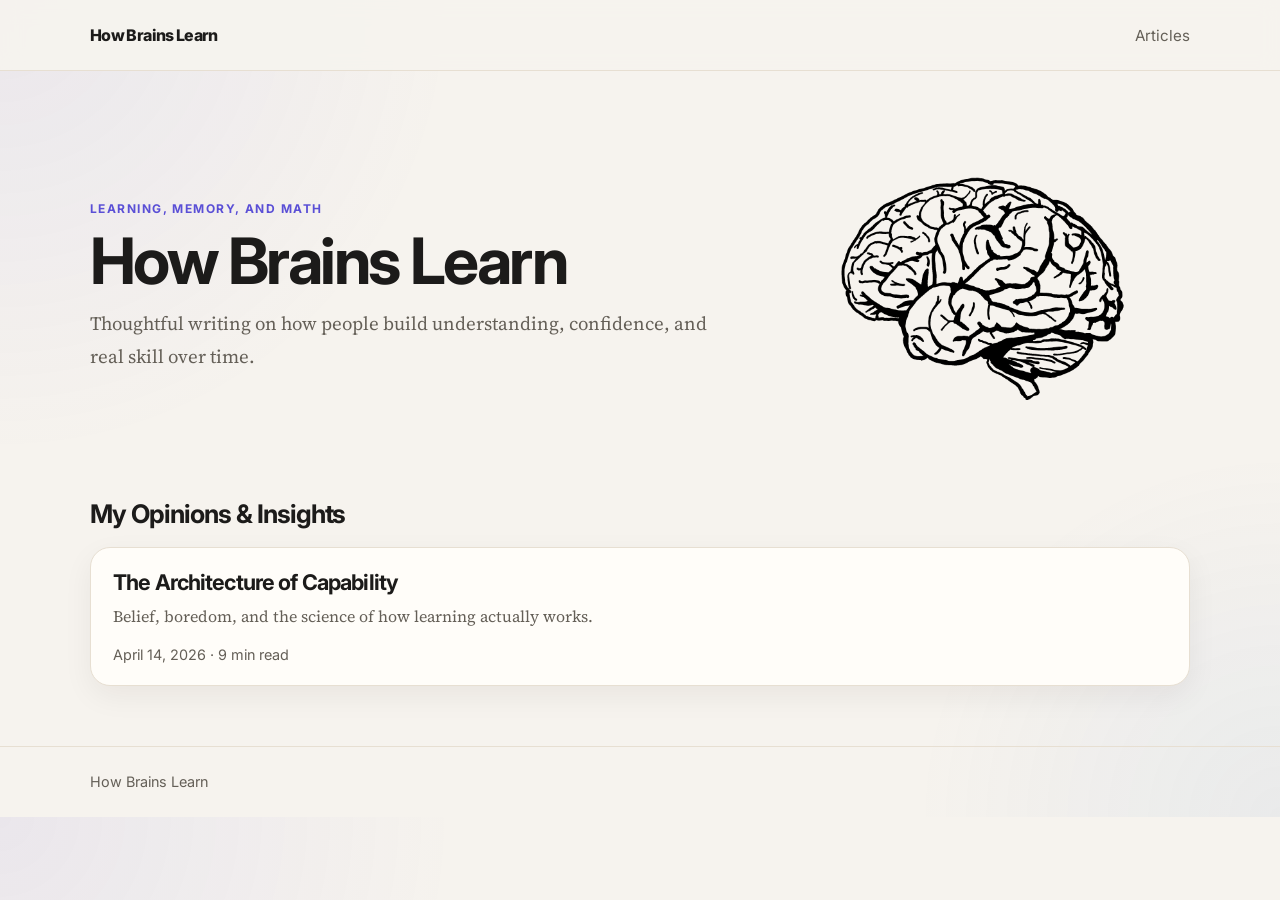
==== commit fb8bd188: "change text to be more coherent" ====
--- a/index.html
+++ b/index.html
@@ -1,5 +1,6 @@
 <!DOCTYPE html>
 <html lang="en">
+
 <head>
   <meta charset="UTF-8">
   <meta name="viewport" content="width=device-width, initial-scale=1.0">
@@ -7,13 +8,16 @@
   <meta name="description" content="Clear writing on learning, math, and how understanding grows.">
   <link rel="preconnect" href="https://fonts.googleapis.com">
   <link rel="preconnect" href="https://fonts.gstatic.com" crossorigin>
-  <link href="https://fonts.googleapis.com/css2?family=Inter:wght@400;500;600;700;800&family=Source+Serif+4:wght@400;600&display=swap" rel="stylesheet">
+  <link
+    href="https://fonts.googleapis.com/css2?family=Inter:wght@400;500;600;700;800&family=Source+Serif+4:wght@400;600&display=swap"
+    rel="stylesheet">
   <link rel="apple-touch-icon" sizes="180x180" href="favicon/apple-touch-icon.png">
   <link rel="icon" type="image/png" sizes="32x32" href="favicon/favicon-32x32.png">
   <link rel="icon" type="image/png" sizes="16x16" href="favicon/favicon-16x16.png">
   <link rel="manifest" href="favicon/site.webmanifest">
   <link rel="stylesheet" href="styles.css">
 </head>
+
 <body>
   <header class="site-header">
     <div class="container header-row">
@@ -29,7 +33,8 @@
       <div class="hero-copy">
         <p class="eyebrow">Learning, memory, and math</p>
         <h1>How Brains Learn</h1>
-        <p class="hero-text">Thoughtful writing on how people build understanding, confidence, and real skill over time.</p>
+        <p class="hero-text">Thoughtful writing on how people build understanding, confidence, and real skill over time.
+        </p>
       </div>
       <div class="hero-art" aria-hidden="true">
         <img src="assets/brain-stars-bg.png" alt="">
@@ -38,8 +43,7 @@
 
     <section id="articles" class="section-block">
       <div class="section-head">
-        <h2>Articles</h2>
-        <p>Simple static cards loaded from one small manifest file.</p>
+        <h2>My Opinions & Insights</h2>
       </div>
       <div id="articles-grid" class="articles-grid">
         <div class="loading-card">Loading…</div>
@@ -55,4 +59,5 @@
 
   <script src="main.js"></script>
 </body>
+
 </html>
--- a/styles.css
+++ b/styles.css
@@ -117,11 +117,7 @@
 
 .hero-art,
 .post-art {
-  background: linear-gradient(180deg, #ffffff, #f7f2ff);
-  border: 1px solid var(--line);
-  border-radius: 28px;
-  box-shadow: var(--shadow);
-  padding: 14px;
+  /* Removed background, border, and shadow to make transparent PNGs seamless */
 }
 
 .section-block {
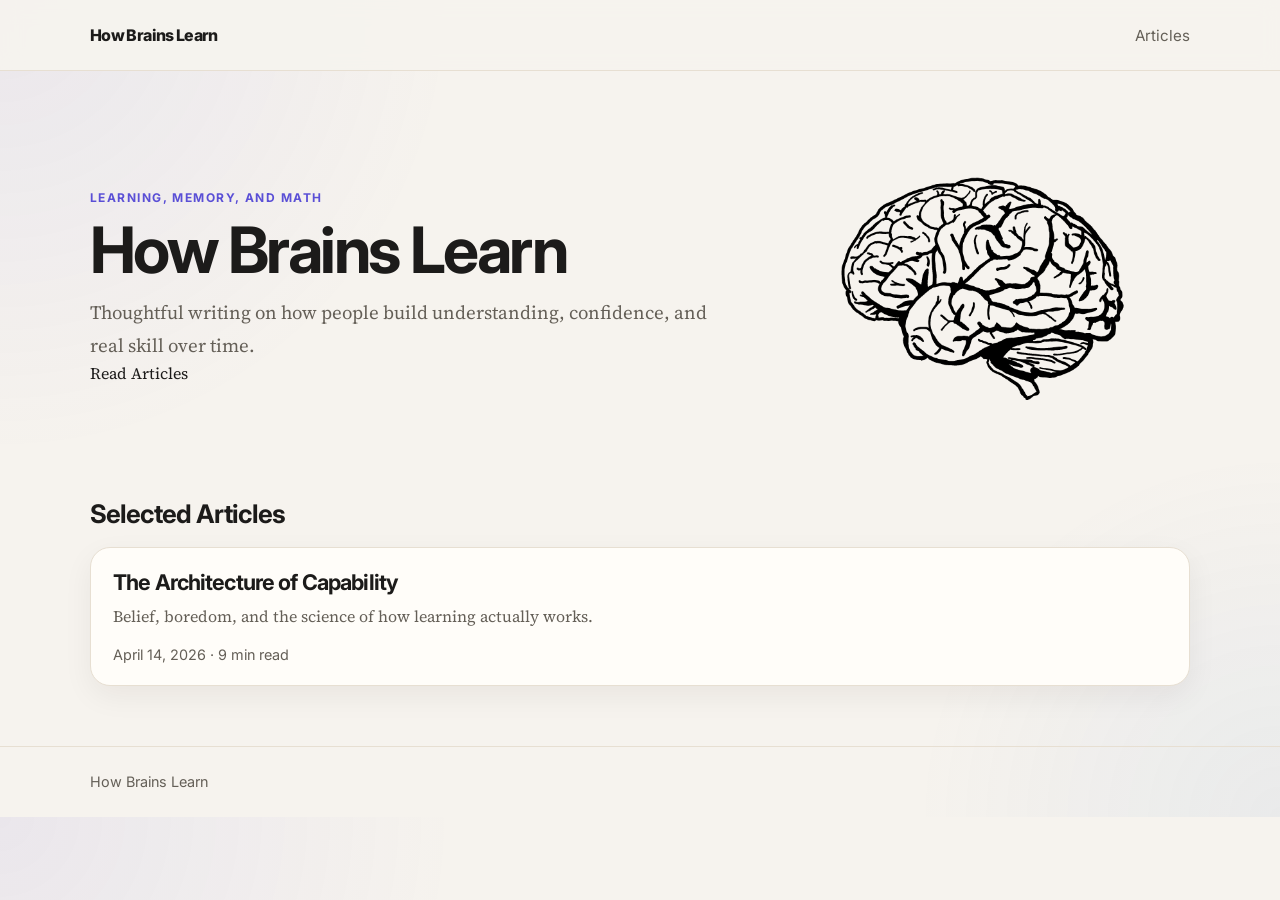
==== commit 0a36399c: "minor" ====
--- a/index.html
+++ b/index.html
@@ -35,6 +35,9 @@
         <h1>How Brains Learn</h1>
         <p class="hero-text">Thoughtful writing on how people build understanding, confidence, and real skill over time.
         </p>
+        <div class="hero-buttons">
+          <a href="#articles" class="button button-primary">Read Articles</a>
+        </div>
       </div>
       <div class="hero-art" aria-hidden="true">
         <img src="assets/brain-stars-bg.png" alt="">
@@ -43,7 +46,7 @@
 
     <section id="articles" class="section-block">
       <div class="section-head">
-        <h2>My Opinions & Insights</h2>
+        <h2>Selected Articles</h2>
       </div>
       <div id="articles-grid" class="articles-grid">
         <div class="loading-card">Loading…</div>
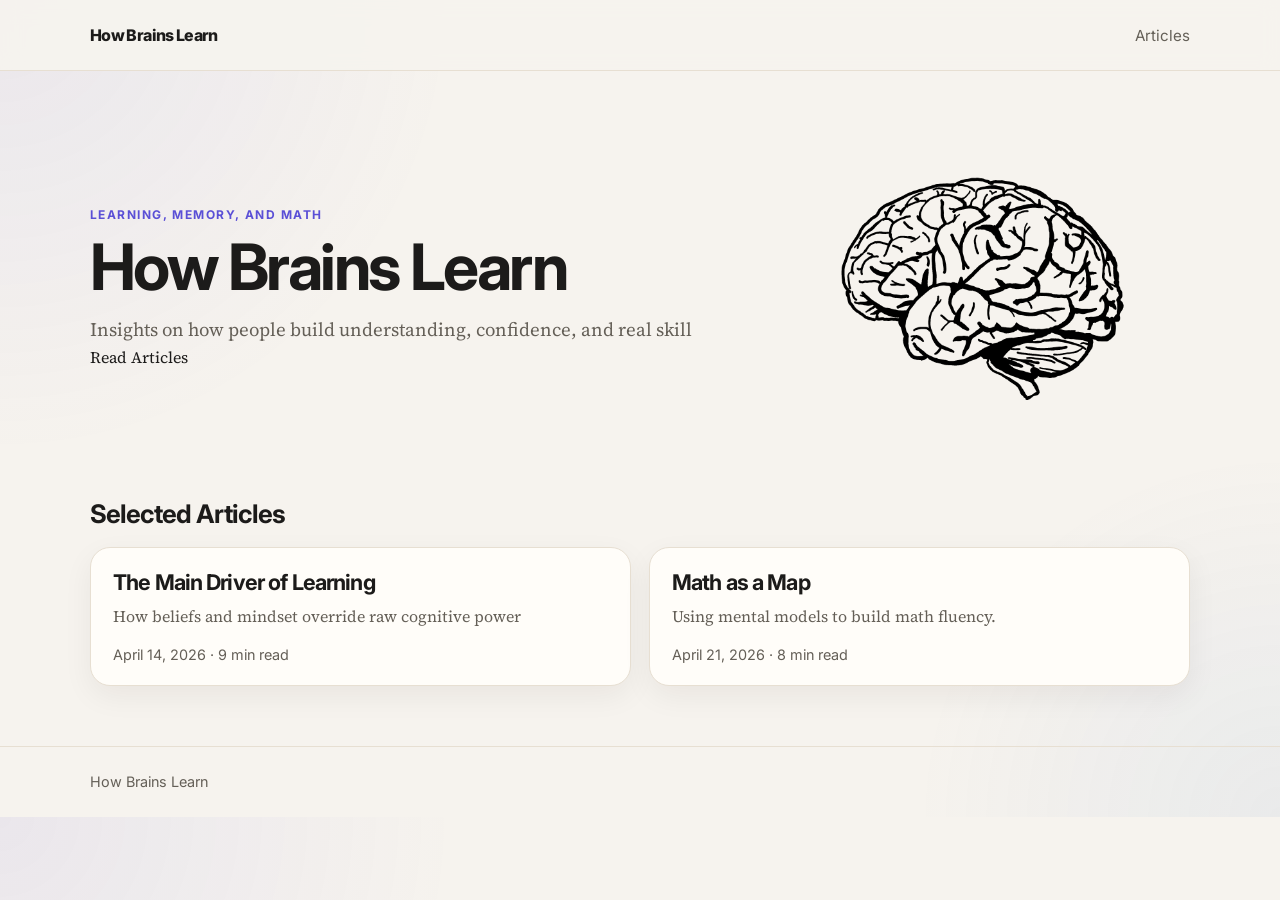
==== commit f45ffefb: "typo" ====
--- a/index.html
+++ b/index.html
@@ -33,8 +33,7 @@
       <div class="hero-copy">
         <p class="eyebrow">Learning, memory, and math</p>
         <h1>How Brains Learn</h1>
-        <p class="hero-text">Thoughtful writing on how people build understanding, confidence, and real skill over time.
-        </p>
+        <p class="hero-text">Insights on how people build understanding, confidence, and real skill</p>
         <div class="hero-buttons">
           <a href="#articles" class="button button-primary">Read Articles</a>
         </div>
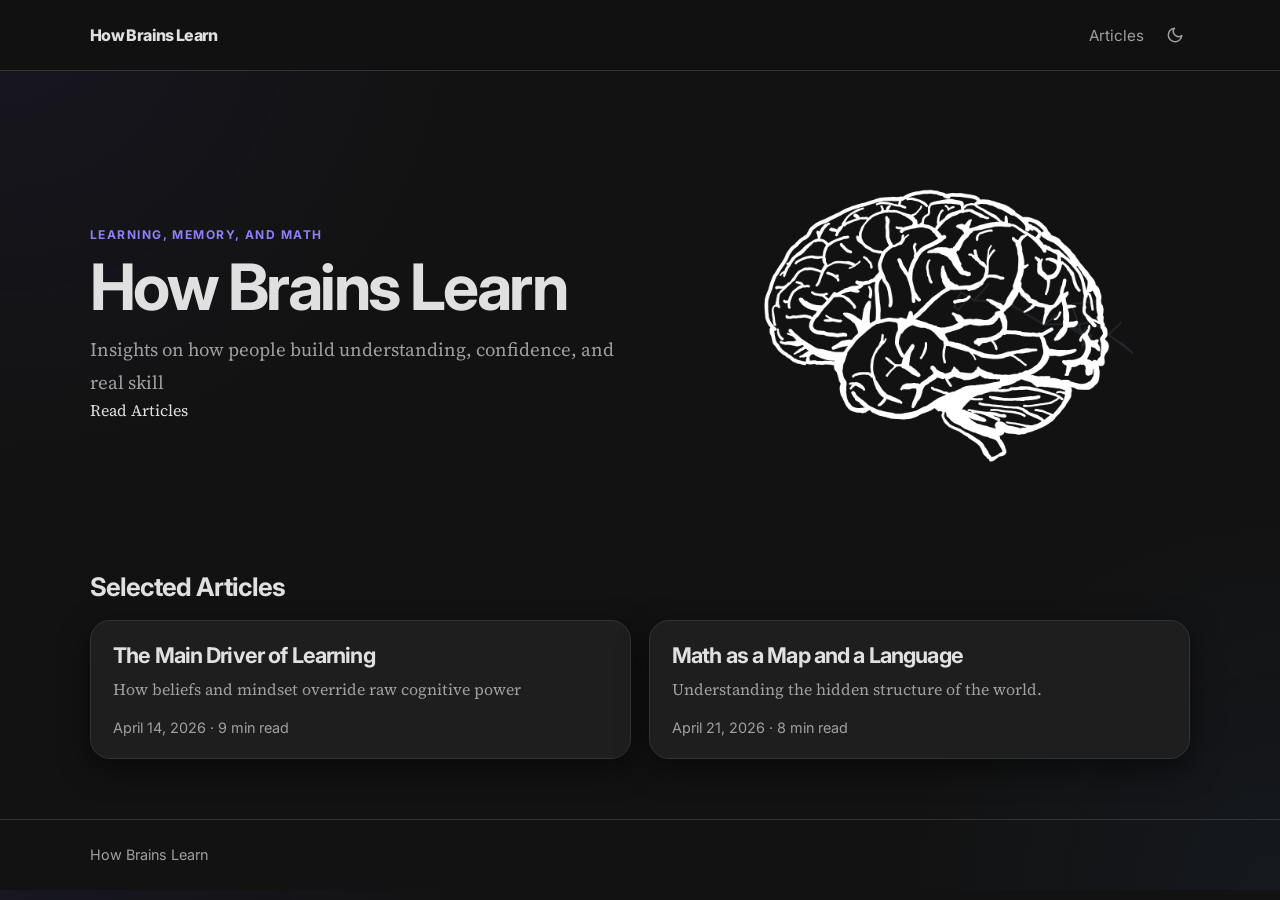
==== commit c24fb28b: "add dark mode" ====
--- a/index.html
+++ b/index.html
@@ -3,6 +3,16 @@
 
 <head>
   <meta charset="UTF-8">
+  <script>
+    (function() {
+      var savedTheme = localStorage.getItem('theme');
+      if (savedTheme) {
+        document.documentElement.setAttribute('data-theme', savedTheme);
+      } else {
+        document.documentElement.setAttribute('data-theme', 'dark');
+      }
+    })();
+  </script>
   <meta name="viewport" content="width=device-width, initial-scale=1.0">
   <title>How Brains Learn</title>
   <meta name="description" content="Clear writing on learning, math, and how understanding grows.">
@@ -24,6 +34,9 @@
       <a class="brand" href="index.html">How Brains Learn</a>
       <nav class="top-nav">
         <a href="#articles">Articles</a>
+        <button id="theme-toggle" class="theme-toggle" aria-label="Toggle dark mode" title="Toggle dark mode">
+          <svg id="theme-icon" xmlns="http://www.w3.org/2000/svg" width="18" height="18" viewBox="0 0 24 24" fill="none" stroke="currentColor" stroke-width="2" stroke-linecap="round" stroke-linejoin="round"></svg>
+        </button>
       </nav>
     </div>
   </header>
@@ -39,7 +52,7 @@
         </div>
       </div>
       <div class="hero-art" aria-hidden="true">
-        <img src="assets/brain-stars-bg.png" alt="">
+        <img id="main-brain-img" src="assets/mainbrainWht.png" alt="">
       </div>
     </section>
 
@@ -60,6 +73,7 @@
   </footer>
 
   <script src="main.js"></script>
+  <script src="theme.js"></script>
 </body>
 
 </html>
--- a/styles.css
+++ b/styles.css
@@ -9,6 +9,22 @@
   --accent-soft: #eeebff;
   --shadow: 0 10px 30px rgba(35, 24, 21, 0.06);
   --radius: 20px;
+  --header-bg: rgba(246, 243, 238, 0.92);
+  --code-bg: #f0ece4;
+}
+
+[data-theme="dark"] {
+  --bg: #121212;
+  --panel: #1e1e1e;
+  --panel-2: #252525;
+  --text: #e0e0e0;
+  --muted: #a0a0a0;
+  --line: #333333;
+  --accent: #8b80f9;
+  --accent-soft: #2a2559;
+  --shadow: 0 10px 30px rgba(0, 0, 0, 0.5);
+  --header-bg: rgba(18, 18, 18, 0.92);
+  --code-bg: #2d2d2d;
 }
 
 * { box-sizing: border-box; }
@@ -35,7 +51,7 @@
   position: sticky;
   top: 0;
   z-index: 20;
-  background: rgba(246, 243, 238, 0.92);
+  background: var(--header-bg);
   backdrop-filter: blur(10px);
   border-bottom: 1px solid var(--line);
 }
@@ -72,10 +88,34 @@
   font-size: 0.95rem;
 }
 
+.theme-toggle {
+  background: none;
+  border: none;
+  color: var(--muted);
+  cursor: pointer;
+  padding: 6px;
+  display: flex;
+  align-items: center;
+  justify-content: center;
+  border-radius: 50%;
+  transition: background 0.2s, color 0.2s;
+}
+
+.theme-toggle:hover {
+  background: var(--line);
+  color: var(--text);
+}
+
+.top-nav {
+  display: flex;
+  align-items: center;
+  gap: 16px;
+}
+
 .hero,
 .post-top {
   display: grid;
-  grid-template-columns: 1.3fr 0.9fr;
+  grid-template-columns: 1.1fr 1.1fr;
   gap: 28px;
   align-items: center;
   padding: 52px 0 24px;
@@ -117,7 +157,20 @@
 
 .hero-art,
 .post-art {
+  position: relative;
   /* Removed background, border, and shadow to make transparent PNGs seamless */
+}
+
+.hero-art canvas {
+  position: absolute;
+  top: 0;
+  left: 0;
+  width: 100%;
+  height: 100%;
+  pointer-events: none;
+  z-index: 10;
+  border-radius: var(--radius);
+  mix-blend-mode: screen;
 }
 
 .section-block {
@@ -252,7 +305,7 @@
 
 .article-body code {
   font-family: ui-monospace, SFMono-Regular, Menlo, Consolas, monospace;
-  background: #f0ece4;
+  background: var(--code-bg);
   padding: 0.1rem 0.35rem;
   border-radius: 6px;
   font-size: 0.92em;
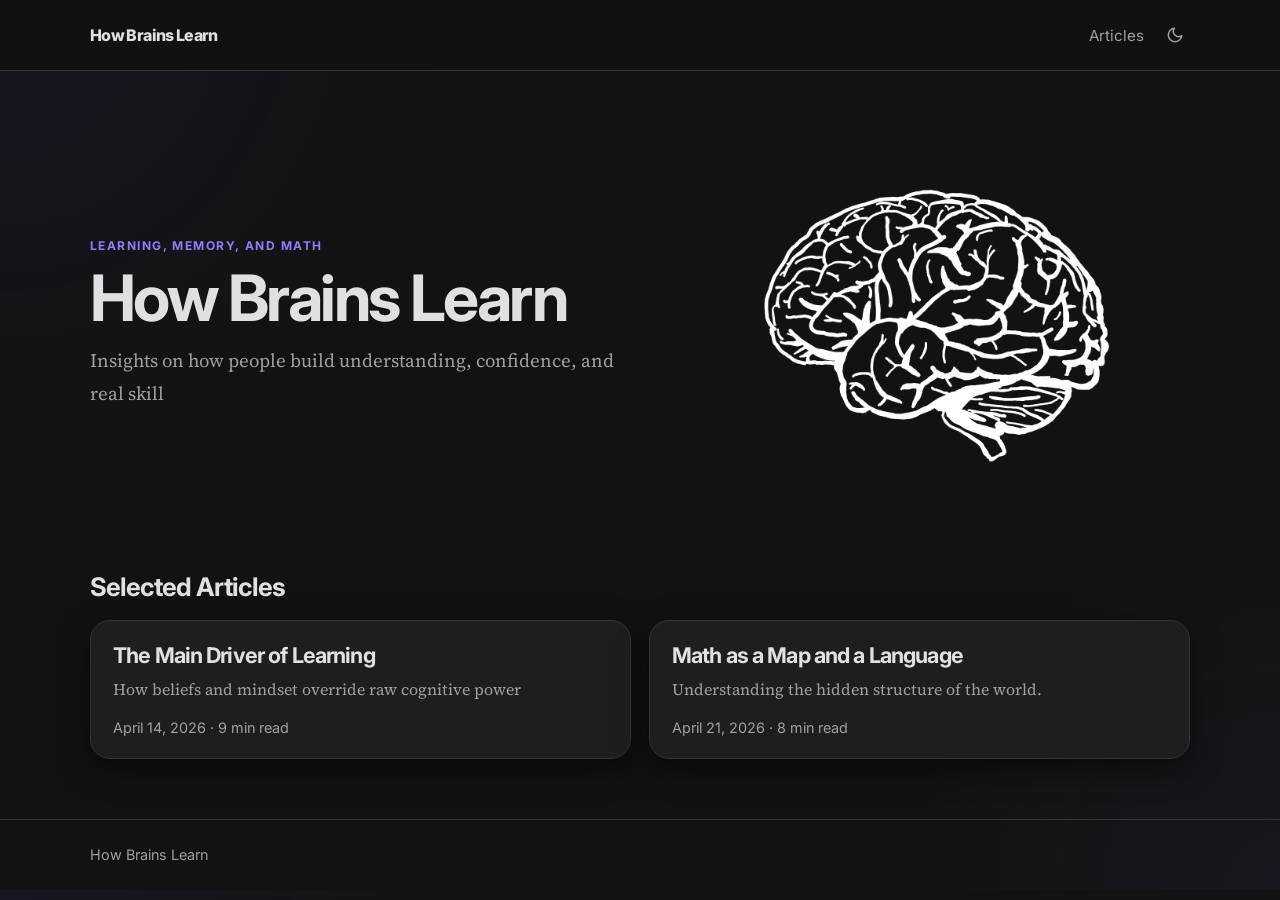
==== commit bfcac3bf: "typo" ====
--- a/index.html
+++ b/index.html
@@ -4,7 +4,7 @@
 <head>
   <meta charset="UTF-8">
   <script>
-    (function() {
+    (function () {
       var savedTheme = localStorage.getItem('theme');
       if (savedTheme) {
         document.documentElement.setAttribute('data-theme', savedTheme);
@@ -35,7 +35,8 @@
       <nav class="top-nav">
         <a href="#articles">Articles</a>
         <button id="theme-toggle" class="theme-toggle" aria-label="Toggle dark mode" title="Toggle dark mode">
-          <svg id="theme-icon" xmlns="http://www.w3.org/2000/svg" width="18" height="18" viewBox="0 0 24 24" fill="none" stroke="currentColor" stroke-width="2" stroke-linecap="round" stroke-linejoin="round"></svg>
+          <svg id="theme-icon" xmlns="http://www.w3.org/2000/svg" width="18" height="18" viewBox="0 0 24 24" fill="none"
+            stroke="currentColor" stroke-width="2" stroke-linecap="round" stroke-linejoin="round"></svg>
         </button>
       </nav>
     </div>
@@ -47,9 +48,6 @@
         <p class="eyebrow">Learning, memory, and math</p>
         <h1>How Brains Learn</h1>
         <p class="hero-text">Insights on how people build understanding, confidence, and real skill</p>
-        <div class="hero-buttons">
-          <a href="#articles" class="button button-primary">Read Articles</a>
-        </div>
       </div>
       <div class="hero-art" aria-hidden="true">
         <img id="main-brain-img" src="assets/mainbrainWht.png" alt="">
